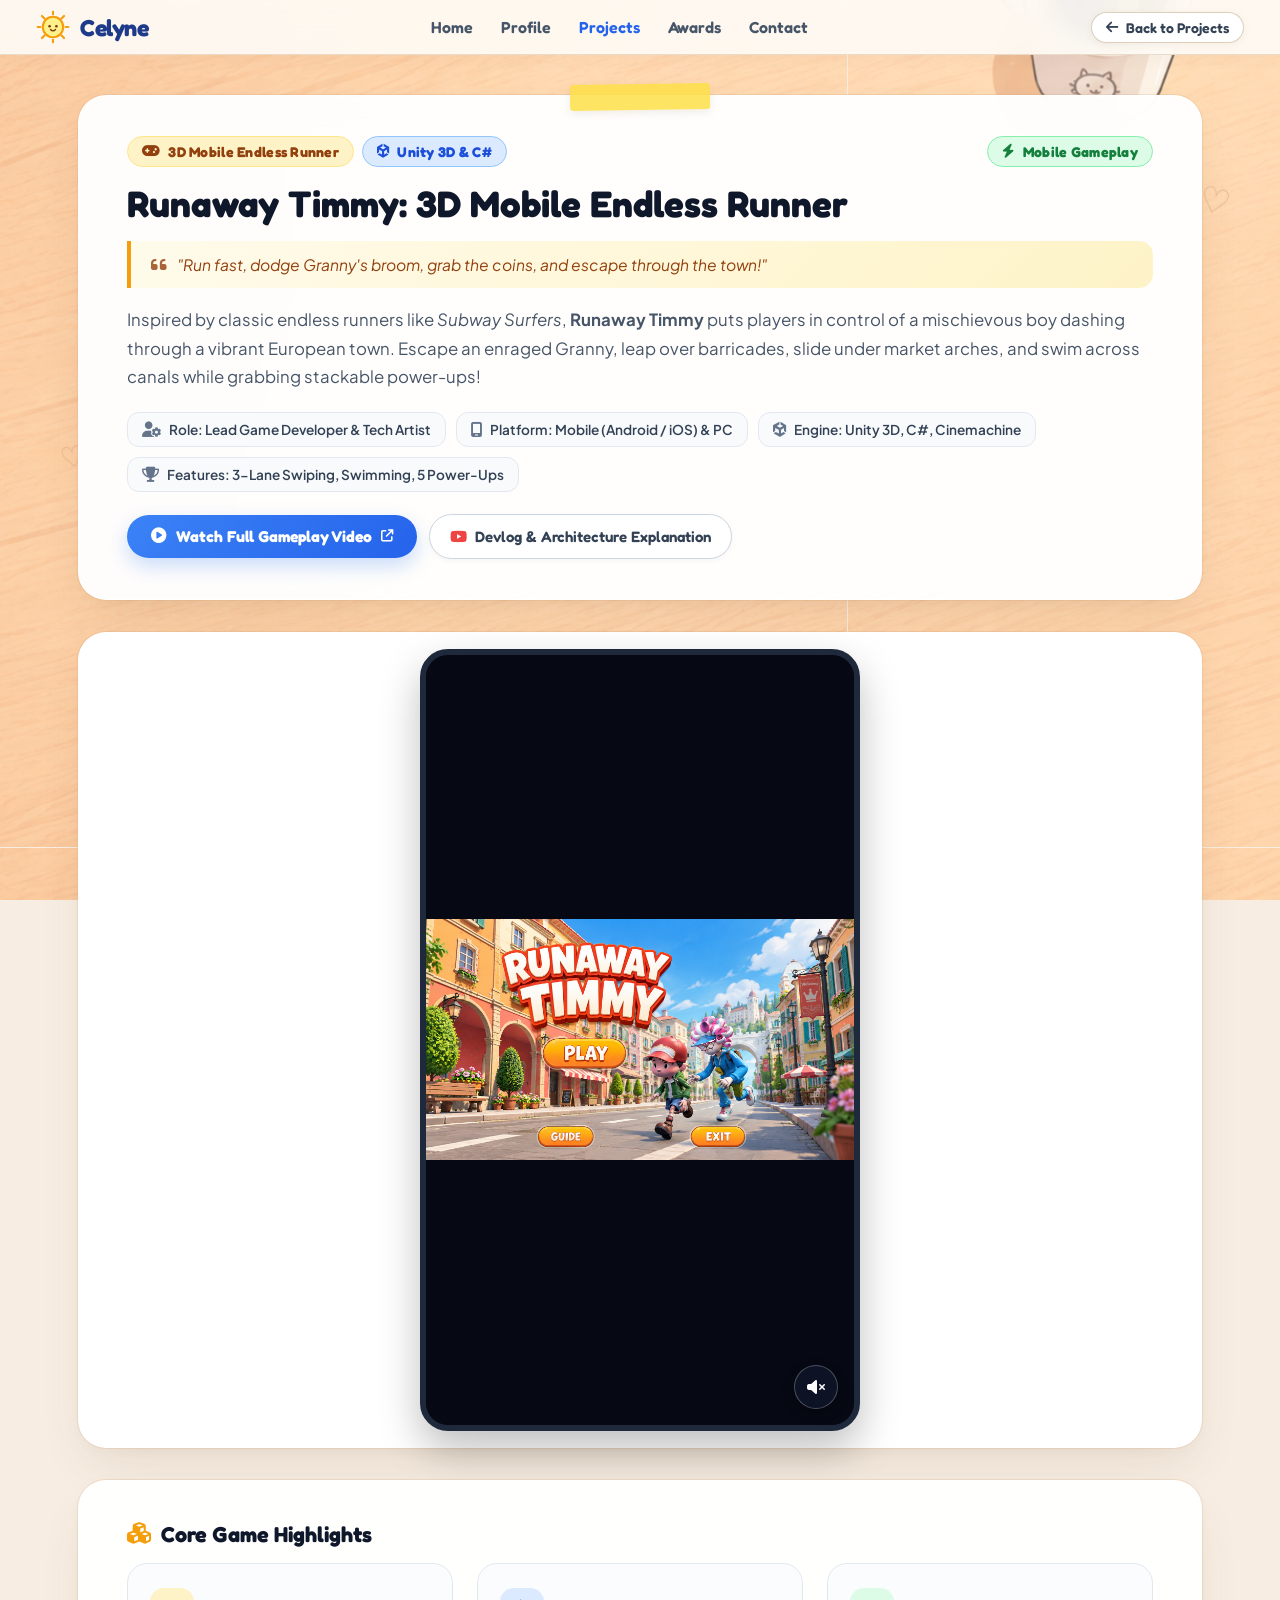
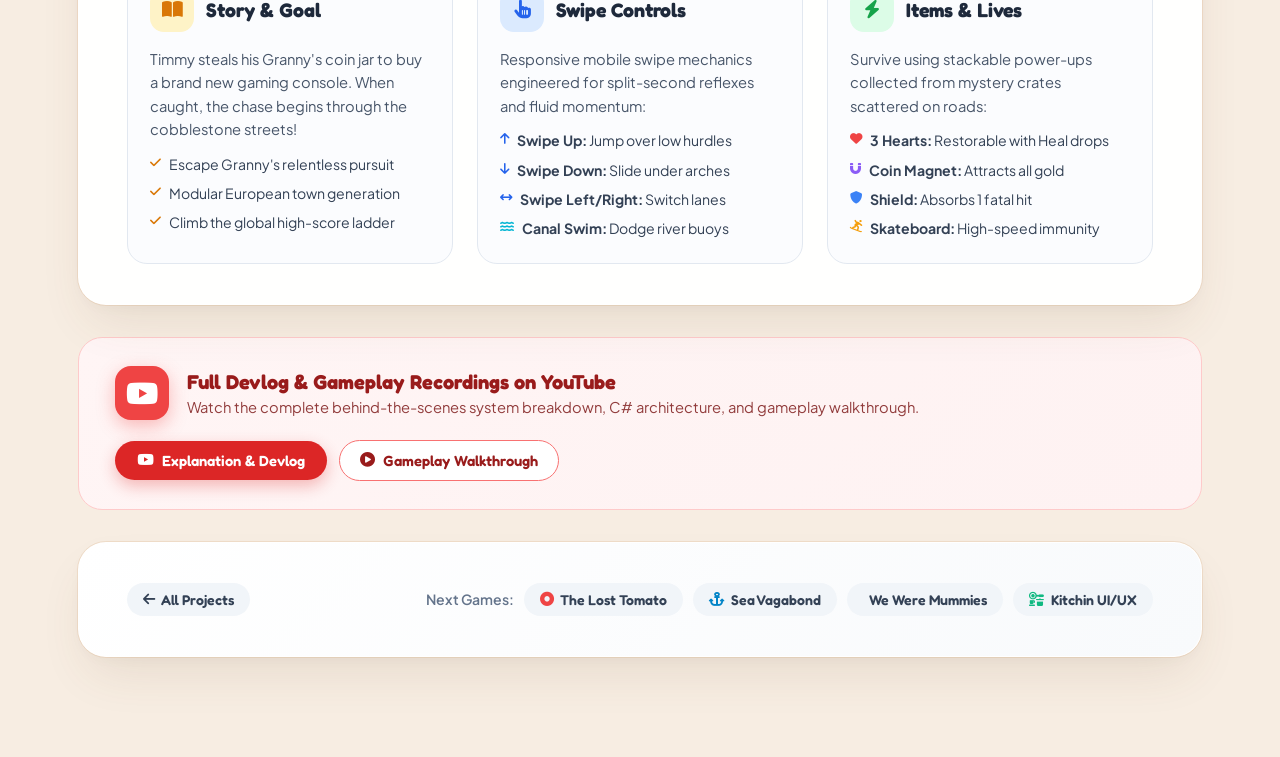
==== game-showcase.html @ 7ebf0dbb "Initial portfolio release with interactive Canva desk and showcases" ====
<!DOCTYPE html>
<html lang="en">
<head>
  <meta charset="UTF-8">
  <meta name="viewport" content="width=device-width, initial-scale=1.0">
  <title>Runaway Timmy: 3D Mobile Endless Runner — Celyne's Portfolio</title>
  <meta name="description" content="Case study of Runaway Timmy: a cartoon-style 3D mobile endless runner created in Unity 3D with C#, dynamic obstacles, and stackable power-ups.">
  
  <link rel="icon" href="data:image/svg+xml,<svg xmlns='http://www.w3.org/2000/svg' viewBox='0 0 100 100'><text y='.9em' font-size='90'>🏃</text></svg>">
  <link rel="stylesheet" href="https://cdnjs.cloudflare.com/ajax/libs/font-awesome/6.5.1/css/all.min.css">
  <link rel="stylesheet" href="showcase-style.css">
</head>
<body>

  <!-- Fixed Wooden Desk Background -->
  <div class="desk-surface"></div>

  <!-- Ambient Doodles on Desk -->
  <div class="desk-doodle doodle-h1" aria-hidden="true">♡</div>
  <div class="desk-doodle doodle-h2" aria-hidden="true">♡</div>
  <div class="desk-doodle doodle-s1" aria-hidden="true">✦</div>
  <div class="desk-doodle doodle-s2" aria-hidden="true">✦</div>

  <!-- Top Navigation Bar -->
  <header class="celyne-top-nav">
    <a href="profile-demo.html" class="nav-brand-sun" title="Celyne's Home">
      <svg class="sun-icon-svg" viewBox="0 0 40 40" fill="none" xmlns="http://www.w3.org/2000/svg">
        <circle cx="20" cy="20" r="12" fill="#fef08a" stroke="#f59e0b" stroke-width="2.5"/>
        <line x1="20" y1="2" x2="20" y2="5" stroke="#f59e0b" stroke-width="2.5" stroke-linecap="round"/>
        <line x1="20" y1="35" x2="20" y2="38" stroke="#f59e0b" stroke-width="2.5" stroke-linecap="round"/>
        <line x1="2" y1="20" x2="5" y2="20" stroke="#f59e0b" stroke-width="2.5" stroke-linecap="round"/>
        <line x1="35" y1="20" x2="38" y2="20" stroke="#f59e0b" stroke-width="2.5" stroke-linecap="round"/>
        <line x1="7" y1="7" x2="10" y2="10" stroke="#f59e0b" stroke-width="2.5" stroke-linecap="round"/>
        <line x1="30" y1="30" x2="33" y2="33" stroke="#f59e0b" stroke-width="2.5" stroke-linecap="round"/>
        <line x1="7" y1="33" x2="10" y2="30" stroke="#f59e0b" stroke-width="2.5" stroke-linecap="round"/>
        <line x1="30" y1="10" x2="33" y2="7" stroke="#f59e0b" stroke-width="2.5" stroke-linecap="round"/>
        <circle cx="16" cy="19" r="1.5" fill="#78350f"/>
        <circle cx="24" cy="19" r="1.5" fill="#78350f"/>
        <path d="M17 23 Q20 26 23 23" stroke="#78350f" stroke-width="1.5" stroke-linecap="round" fill="none"/>
      </svg>
      <span class="nav-brand-name">Celyne</span>
    </a>

    <nav class="nav-menu-links">
      <a href="index.html" class="nav-item-link" title="Desk View">Home</a>
      <a href="profile-demo.html" class="nav-item-link">Profile</a>
      <a href="projects-demo.html" class="nav-item-link nav-active">Projects</a>
      <a href="awards-demo.html" class="nav-item-link">Awards</a>
      <a href="profile-demo.html#contact" class="nav-item-link">Contact</a>
    </nav>

    <div class="nav-right-actions">
      <a href="projects-demo.html" class="nav-btn-pill">
        <i class="fas fa-arrow-left"></i>
        <span>Back to Projects</span>
      </a>
    </div>
  </header>

  <!-- Main Showcase Content -->
  <main class="showcase-stage-container">
    
    <!-- BOX 1: Header, Tagline & Meta Chips -->
    <section class="showcase-box has-washi has-washi-yellow">
      <div class="box-header-top">
        <div style="display: flex; gap: 8px; flex-wrap: wrap;">
          <span class="category-tag-pill pill-amber">
            <i class="fas fa-gamepad"></i> 3D Mobile Endless Runner
          </span>
          <span class="category-tag-pill pill-blue">
            <i class="fab fa-unity"></i> Unity 3D &amp; C#
          </span>
        </div>
        <span class="category-tag-pill pill-green">
          <i class="fas fa-bolt"></i> Mobile Gameplay
        </span>
      </div>

      <h1 class="showcase-title-main">
        Runaway Timmy: 3D Mobile Endless Runner
      </h1>

      <div class="showcase-quote-banner quote-amber">
        <i class="fas fa-quote-left" style="font-size: 1.1rem; opacity: 0.8;"></i>
        <span>"Run fast, dodge Granny's broom, grab the coins, and escape through the town!"</span>
      </div>

      <p class="showcase-lead-summary">
        Inspired by classic endless runners like <em>Subway Surfers</em>, <strong>Runaway Timmy</strong> puts players in control of a mischievous boy dashing through a vibrant European town. Escape an enraged Granny, leap over barricades, slide under market arches, and swim across canals while grabbing stackable power-ups!
      </p>

      <!-- Quick Meta Chips -->
      <div class="meta-chips-strip">
        <div class="meta-chip-item"><i class="fas fa-user-gear"></i> Role: Lead Game Developer &amp; Tech Artist</div>
        <div class="meta-chip-item"><i class="fas fa-mobile-screen"></i> Platform: Mobile (Android / iOS) &amp; PC</div>
        <div class="meta-chip-item"><i class="fab fa-unity"></i> Engine: Unity 3D, C#, Cinemachine</div>
        <div class="meta-chip-item"><i class="fas fa-trophy"></i> Features: 3-Lane Swiping, Swimming, 5 Power-Ups</div>
      </div>

      <!-- Action Buttons -->
      <div class="action-buttons-strip">
        <a href="https://youtu.be/maJktk8v5lA" target="_blank" rel="noopener noreferrer" class="btn-aesthetic-primary btn-aesthetic-blue">
          <i class="fas fa-play-circle"></i>
          <span>Watch Full Gameplay Video</span>
          <i class="fas fa-arrow-up-right-from-square" style="font-size: 0.78rem;"></i>
        </a>
        <a href="https://youtu.be/h-d8EciMMEw" target="_blank" rel="noopener noreferrer" class="btn-aesthetic-secondary">
          <i class="fab fa-youtube" style="color: #ef4444;"></i>
          <span>Devlog &amp; Architecture Explanation</span>
        </a>
      </div>
    </section>

    <!-- BOX 2: Centerpiece Mobile Video Player -->
    <section class="showcase-box box-video-player">
      <div class="video-frame-inner mobile-aspect">
        <video id="timmyVideoPlayer" loop muted playsinline autoplay preload="auto" poster="assets/elements_canva/projects/timmy_cover.png">
          <source src="assets/videos_showcase/game_videos/timmy_gameplay.mp4" type="video/mp4">
          Your browser does not support HTML5 video.
        </video>
        <button class="audio-toggle-floating" data-target-video="timmyVideoPlayer" title="Toggle Sound">
          <i class="fas fa-volume-xmark"></i>
        </button>
      </div>
    </section>

    <!-- BOX 3: The 3 Core Pillars (Clean, Punchy, Simple Boxes) -->
    <section class="showcase-box">
      <h2 class="box-subheading">
        <i class="fas fa-cubes" style="color: #f59e0b;"></i> Core Game Highlights
      </h2>

      <div class="pillars-grid-3">
        
        <!-- Pillar 1: Story & Objective -->
        <div class="pillar-card">
          <div class="pillar-header">
            <div class="pillar-icon-wrap" style="background: #fef3c7; color: #d97706;">
              <i class="fas fa-book-open"></i>
            </div>
            <h3 class="pillar-title">Story &amp; Goal</h3>
          </div>
          <p class="pillar-desc">
            Timmy steals his Granny's coin jar to buy a brand new gaming console. When caught, the chase begins through the cobblestone streets!
          </p>
          <ul class="pillar-list">
            <li><i class="fas fa-check" style="color: #d97706;"></i> <span>Escape Granny's relentless pursuit</span></li>
            <li><i class="fas fa-check" style="color: #d97706;"></i> <span>Modular European town generation</span></li>
            <li><i class="fas fa-check" style="color: #d97706;"></i> <span>Climb the global high-score ladder</span></li>
          </ul>
        </div>

        <!-- Pillar 2: Controls & Traversal -->
        <div class="pillar-card">
          <div class="pillar-header">
            <div class="pillar-icon-wrap" style="background: #dbeafe; color: #2563eb;">
              <i class="fas fa-hand-pointer"></i>
            </div>
            <h3 class="pillar-title">Swipe Controls</h3>
          </div>
          <p class="pillar-desc">
            Responsive mobile swipe mechanics engineered for split-second reflexes and fluid momentum:
          </p>
          <ul class="pillar-list">
            <li><i class="fas fa-arrow-up" style="color: #2563eb;"></i> <span><strong>Swipe Up:</strong> Jump over low hurdles</span></li>
            <li><i class="fas fa-arrow-down" style="color: #2563eb;"></i> <span><strong>Swipe Down:</strong> Slide under arches</span></li>
            <li><i class="fas fa-arrows-left-right" style="color: #2563eb;"></i> <span><strong>Swipe Left/Right:</strong> Switch lanes</span></li>
            <li><i class="fas fa-water" style="color: #06b6d4;"></i> <span><strong>Canal Swim:</strong> Dodge river buoys</span></li>
          </ul>
        </div>

        <!-- Pillar 3: Power-Ups & Health -->
        <div class="pillar-card">
          <div class="pillar-header">
            <div class="pillar-icon-wrap" style="background: #dcfce7; color: #16a34a;">
              <i class="fas fa-bolt"></i>
            </div>
            <h3 class="pillar-title">Items &amp; Lives</h3>
          </div>
          <p class="pillar-desc">
            Survive using stackable power-ups collected from mystery crates scattered on roads:
          </p>
          <ul class="pillar-list">
            <li><i class="fas fa-heart" style="color: #ef4444;"></i> <span><strong>3 Hearts:</strong> Restorable with Heal drops</span></li>
            <li><i class="fas fa-magnet" style="color: #8b5cf6;"></i> <span><strong>Coin Magnet:</strong> Attracts all gold</span></li>
            <li><i class="fas fa-shield" style="color: #3b82f6;"></i> <span><strong>Shield:</strong> Absorbs 1 fatal hit</span></li>
            <li><i class="fas fa-person-snowboarding" style="color: #f59e0b;"></i> <span><strong>Skateboard:</strong> High-speed immunity</span></li>
          </ul>
        </div>

      </div>
    </section>

    <!-- BOX 4: YouTube Devlog & Walkthrough Card -->
    <div class="youtube-banner-box">
      <div class="youtube-banner-info">
        <div class="youtube-brand-icon">
          <i class="fab fa-youtube"></i>
        </div>
        <div class="youtube-banner-text">
          <h3>Full Devlog &amp; Gameplay Recordings on YouTube</h3>
          <p>Watch the complete behind-the-scenes system breakdown, C# architecture, and gameplay walkthrough.</p>
        </div>
      </div>
      <div class="youtube-buttons-row">
        <a href="https://youtu.be/h-d8EciMMEw" target="_blank" rel="noopener noreferrer" class="btn-youtube-red">
          <i class="fab fa-youtube"></i> Explanation &amp; Devlog
        </a>
        <a href="https://youtu.be/maJktk8v5lA" target="_blank" rel="noopener noreferrer" class="btn-youtube-outline">
          <i class="fas fa-play-circle"></i> Gameplay Walkthrough
        </a>
      </div>
    </div>

    <!-- BOX 5: Project Navigation -->
    <section class="showcase-box box-next-navigation">
      <div>
        <a href="projects-demo.html" class="next-nav-pill">
          <i class="fas fa-arrow-left"></i> All Projects
        </a>
      </div>
      <div class="next-nav-links">
        <span style="font-size: 0.88rem; color: #64748b; font-weight: 600;">Next Games:</span>
        <a href="tomato-showcase.html" class="next-nav-pill">
          <i class="fas fa-circle-dot" style="color: #ef4444;"></i> The Lost Tomato
        </a>
        <a href="sea-vagabond-showcase.html" class="next-nav-pill">
          <i class="fas fa-anchor" style="color: #0284c7;"></i> Sea Vagabond
        </a>
        <a href="we-were-mummies-showcase.html" class="next-nav-pill">
          <i class="fas fa-pyramid" style="color: #d97706;"></i> We Were Mummies
        </a>
        <a href="kitchin-showcase.html" class="next-nav-pill">
          <i class="fas fa-kitchen-set" style="color: #10b981;"></i> Kitchin UI/UX
        </a>
      </div>
    </section>

  </main>

  <script src="showcase-helper.js"></script>
</body>
</html>
---- showcase-style.css ----
/* ==========================================================================
   CELYNE'S PORTFOLIO — PROJECT SHOWCASE CLEAN BOXED STYLESHEET
   Light, Spacious, Aesthetic Wooden Desk Design:
   - Fixed Wooden Desk Canvas Background
   - Top Navigation Bar with Sun Brand and Navigation Links
   - Breathable, modern white card boxes with soft warm shadows & rounded corners
   - High-fidelity centerpiece video players with audio toggle
   - Concise, simplified information (no text walls)
   - Interactive UI screen galleries with click-to-zoom lightbox
   ========================================================================== */

@import url('https://fonts.googleapis.com/css2?family=Fredoka:wght@400;500;600;700&family=Grandstander:wght@600;700;800;900&family=Plus+Jakarta+Sans:wght@400;500;600;700;800&family=Outfit:wght@500;600;700;800&family=JetBrains+Mono:wght@500;600;700&display=swap');

:root {
  --wood-bg: #fae4cf;
  --text-dark: #1e293b;
  --text-body: #475569;
  --text-muted: #64748b;
  --primary-green: #10b981;
  --primary-blue: #3b82f6;
  --primary-purple: #8b5cf6;
  --primary-rose: #f43f5e;
  --primary-amber: #f59e0b;
  --card-bg: #ffffff;
  --card-border: rgba(226, 204, 182, 0.5);
  --card-shadow: 0 16px 40px -10px rgba(110, 75, 45, 0.13), 0 4px 12px rgba(0, 0, 0, 0.03);
  --card-radius: 24px;
}

* {
  margin: 0;
  padding: 0;
  box-sizing: border-box;
  -webkit-tap-highlight-color: transparent;
}

body {
  font-family: 'Plus Jakarta Sans', sans-serif;
  background-color: #f7ede2;
  color: var(--text-dark);
  min-height: 100vh;
  position: relative;
  overflow-x: hidden;
}

/* Fixed Wooden Desk Canvas Background */
.desk-surface {
  position: fixed;
  inset: 0;
  background: url('assets/elements_canva/bg.png') center center / cover no-repeat;
  z-index: -2;
  pointer-events: none;
}

/* Desk Doodles */
.desk-doodle {
  position: fixed;
  pointer-events: none;
  font-family: 'Grandstander', cursive;
  color: #d4a373;
  opacity: 0.6;
  user-select: none;
  z-index: -1;
}

.doodle-h1 { top: 180px; right: 50px; font-size: 2.2rem; transform: rotate(15deg); }
.doodle-h2 { top: 440px; left: 60px; font-size: 1.8rem; transform: rotate(-10deg); }
.doodle-s1 { top: 220px; right: 100px; font-size: 1.5rem; color: #e5b98a; }
.doodle-s2 { top: 120px; left: 160px; font-size: 1.4rem; color: #e5b98a; }

/* -------------------------------------------------------------
   TOP NAVIGATION BAR (Matching Canva Mockup)
   ------------------------------------------------------------- */
.celyne-top-nav {
  position: sticky;
  top: 0;
  z-index: 1000;
  width: 100%;
  background: rgba(254, 250, 244, 0.94);
  backdrop-filter: blur(12px);
  border-bottom: 1.5px solid rgba(220, 200, 180, 0.6);
  padding: 10px 36px;
  display: flex;
  justify-content: space-between;
  align-items: center;
  box-shadow: 0 4px 15px rgba(100, 80, 50, 0.04);
}

.nav-brand-sun {
  display: inline-flex;
  align-items: center;
  gap: 10px;
  text-decoration: none;
}

.sun-icon-svg {
  width: 34px;
  height: 34px;
  transition: transform 0.3s ease;
}

.nav-brand-sun:hover .sun-icon-svg {
  transform: rotate(20deg) scale(1.08);
}

.nav-brand-name {
  font-family: 'Fredoka', cursive;
  font-size: 1.45rem;
  font-weight: 700;
  color: #1e3a8a;
  letter-spacing: -0.02em;
}

.nav-menu-links {
  display: flex;
  align-items: center;
  gap: 28px;
}

@media (max-width: 860px) {
  .nav-menu-links {
    display: none;
  }
}

.nav-item-link {
  font-family: 'Fredoka', sans-serif;
  font-size: 1rem;
  font-weight: 600;
  color: #475569;
  text-decoration: none;
  transition: color 0.2s ease;
}

.nav-item-link:hover,
.nav-item-link.nav-active {
  color: #2563eb;
}

.nav-right-actions {
  display: flex;
  align-items: center;
  gap: 12px;
}

.nav-btn-pill {
  display: inline-flex;
  align-items: center;
  gap: 8px;
  background: #ffffff;
  border: 1.5px solid rgba(200, 175, 145, 0.6);
  border-radius: 999px;
  padding: 6px 14px;
  font-family: 'Fredoka', sans-serif;
  font-size: 0.88rem;
  font-weight: 600;
  color: #334155;
  text-decoration: none;
  cursor: pointer;
  box-shadow: 0 2px 8px rgba(100, 80, 50, 0.06);
  transition: all 0.2s ease;
}

.nav-btn-pill:hover {
  background: #f8fafc;
  border-color: #3b82f6;
  color: #2563eb;
  transform: translateY(-1px);
}

/* -------------------------------------------------------------
   SHOWCASE MAIN STAGE & BOX SYSTEM (Spacious, Un-cramped & Aesthetic)
   ------------------------------------------------------------- */
.showcase-stage-container {
  max-width: 1180px;
  margin: 40px auto 100px auto;
  padding: 0 28px;
  display: flex;
  flex-direction: column;
  gap: 32px;
}

/* The Clean Aesthetic Box Card */
.showcase-box {
  background: rgba(255, 255, 255, 0.96);
  backdrop-filter: blur(16px);
  border-radius: 28px;
  border: 1.5px solid rgba(255, 255, 255, 0.95);
  outline: 1px solid rgba(212, 163, 115, 0.22);
  box-shadow: 0 24px 50px -12px rgba(110, 75, 45, 0.12), 0 4px 18px rgba(0, 0, 0, 0.03);
  padding: 40px 48px;
  position: relative;
  transition: transform 0.25s ease, box-shadow 0.25s ease;
}

@media (max-width: 768px) {
  .showcase-box {
    padding: 24px 22px;
    border-radius: 22px;
  }
}

/* Cute Washi Tape Accent on Top of Main Box */
.showcase-box.has-washi::before {
  content: '';
  position: absolute;
  top: -12px;
  left: 50%;
  transform: translateX(-50%) rotate(-1.2deg);
  width: 140px;
  height: 26px;
  background: rgba(147, 197, 253, 0.85);
  border-radius: 3px;
  box-shadow: 0 3px 8px rgba(110, 75, 45, 0.1);
  pointer-events: none;
  z-index: 2;
}

.showcase-box.has-washi-pink::before {
  background: rgba(253, 164, 175, 0.85);
  transform: translateX(-50%) rotate(1.2deg);
}

.showcase-box.has-washi-yellow::before {
  background: rgba(253, 224, 71, 0.85);
  transform: translateX(-50%) rotate(-0.8deg);
}

.showcase-box.has-washi-green::before {
  background: rgba(134, 239, 172, 0.85);
  transform: translateX(-50%) rotate(1.5deg);
}

/* 1. Header Box */
.box-header-top {
  display: flex;
  align-items: center;
  justify-content: space-between;
  flex-wrap: wrap;
  gap: 12px;
  margin-bottom: 14px;
}

.category-tag-pill {
  display: inline-flex;
  align-items: center;
  gap: 8px;
  padding: 6px 14px;
  border-radius: 999px;
  font-family: 'Fredoka', sans-serif;
  font-size: 0.88rem;
  font-weight: 700;
  letter-spacing: 0.02em;
}

.pill-green {
  background: #dcfce7;
  color: #15803d;
  border: 1.5px solid #86efac;
}

.pill-blue {
  background: #dbeafe;
  color: #1d4ed8;
  border: 1.5px solid #93c5fd;
}

.pill-purple {
  background: #f3e8ff;
  color: #6b21a8;
  border: 1.5px solid #d8b4fe;
}

.pill-rose {
  background: #ffe4e6;
  color: #be123c;
  border: 1.5px solid #fecdd3;
}

.pill-amber {
  background: #fef3c7;
  color: #92400e;
  border: 1.5px solid #fde68a;
}

.showcase-title-main {
  font-family: 'Fredoka', sans-serif;
  font-size: 2.3rem;
  font-weight: 700;
  color: #0f172a;
  line-height: 1.25;
  margin-bottom: 12px;
}

@media (max-width: 640px) {
  .showcase-title-main {
    font-size: 1.8rem;
  }
}

.showcase-quote-banner {
  background: linear-gradient(135deg, #f8fafc, #f1f5f9);
  border-left: 4.5px solid #3b82f6;
  border-radius: 0 14px 14px 0;
  padding: 14px 20px;
  margin: 14px 0 18px 0;
  font-style: italic;
  font-size: 0.98rem;
  color: #334155;
  display: flex;
  align-items: center;
  gap: 10px;
}

.quote-green {
  border-left-color: #10b981;
  background: linear-gradient(135deg, #f0fdf4, #e8fbf0);
  color: #166534;
}

.quote-rose {
  border-left-color: #f43f5e;
  background: linear-gradient(135deg, #fff1f2, #ffe4e6);
  color: #9f1239;
}

.quote-amber {
  border-left-color: #f59e0b;
  background: linear-gradient(135deg, #fffbeb, #fef3c7);
  color: #92400e;
}

.showcase-lead-summary {
  font-size: 1.05rem;
  color: #475569;
  line-height: 1.7;
  margin-bottom: 20px;
}

/* Quick Meta Chips Row */
.meta-chips-strip {
  display: flex;
  flex-wrap: wrap;
  gap: 10px;
  margin-top: 14px;
}

.meta-chip-item {
  background: #f8fafc;
  border: 1.5px solid #e2e8f0;
  border-radius: 12px;
  padding: 8px 14px;
  display: flex;
  align-items: center;
  gap: 8px;
  font-size: 0.85rem;
  color: #334155;
  font-weight: 600;
}

.meta-chip-item i {
  color: #64748b;
  font-size: 0.95rem;
}

/* Primary Action Buttons */
.action-buttons-strip {
  display: flex;
  flex-wrap: wrap;
  align-items: center;
  gap: 12px;
  margin-top: 22px;
}

.btn-aesthetic-primary {
  display: inline-flex;
  align-items: center;
  gap: 9px;
  padding: 12px 24px;
  background: linear-gradient(135deg, #10b981, #059669);
  color: #ffffff !important;
  font-family: 'Fredoka', sans-serif;
  font-weight: 700;
  font-size: 0.98rem;
  border-radius: 999px;
  text-decoration: none;
  border: none;
  cursor: pointer;
  box-shadow: 0 8px 20px rgba(16, 185, 129, 0.28);
  transition: all 0.2s ease;
}

.btn-aesthetic-primary:hover {
  transform: translateY(-2px);
  box-shadow: 0 12px 26px rgba(16, 185, 129, 0.38);
}

.btn-aesthetic-blue {
  background: linear-gradient(135deg, #3b82f6, #2563eb);
  box-shadow: 0 8px 20px rgba(59, 130, 246, 0.28);
}

.btn-aesthetic-blue:hover {
  box-shadow: 0 12px 26px rgba(59, 130, 246, 0.38);
}

.btn-aesthetic-secondary {
  display: inline-flex;
  align-items: center;
  gap: 8px;
  padding: 12px 20px;
  background: #ffffff;
  color: #334155 !important;
  font-family: 'Fredoka', sans-serif;
  font-weight: 600;
  font-size: 0.94rem;
  border-radius: 999px;
  border: 1.5px solid #cbd5e1;
  text-decoration: none;
  cursor: pointer;
  box-shadow: 0 2px 6px rgba(0, 0, 0, 0.04);
  transition: all 0.2s ease;
}

.btn-aesthetic-secondary:hover {
  background: #f8fafc;
  border-color: #94a3b8;
  transform: translateY(-1px);
}

/* 2. Centerpiece Video Box */
.box-video-player {
  padding: 16px;
  background: #ffffff;
}

.video-frame-inner {
  position: relative;
  width: 100%;
  aspect-ratio: 16 / 9;
  background: #0f172a;
  border-radius: 18px;
  overflow: hidden;
  box-shadow: 0 12px 30px rgba(15, 23, 42, 0.15);
}

.video-frame-inner.mobile-aspect {
  max-width: 440px;
  margin: 0 auto;
  aspect-ratio: 9 / 16;
  border-radius: 28px;
  border: 6px solid #1e293b;
  box-shadow: 0 18px 40px rgba(0, 0, 0, 0.25);
}

.video-frame-inner video {
  width: 100%;
  height: 100%;
  object-fit: cover;
  display: block;
}

.video-frame-inner.mobile-aspect video {
  object-fit: contain;
  background: #060913;
}

/* Floating Audio Toggle */
.audio-toggle-floating {
  position: absolute;
  bottom: 16px;
  right: 16px;
  width: 44px;
  height: 44px;
  border-radius: 50%;
  background: rgba(15, 23, 42, 0.82);
  backdrop-filter: blur(8px);
  border: 1.5px solid rgba(255, 255, 255, 0.25);
  color: #ffffff;
  display: flex;
  align-items: center;
  justify-content: center;
  cursor: pointer;
  font-size: 1rem;
  box-shadow: 0 4px 12px rgba(0, 0, 0, 0.3);
  transition: all 0.2s ease;
  z-index: 5;
}

.audio-toggle-floating:hover {
  transform: scale(1.1);
  background: #2563eb;
}

.audio-toggle-floating.active {
  background: #10b981;
}

/* 3. Multi-Column Pillars Grid (2-Column & 3-Column Support) */
.split-boxes-grid {
  display: grid;
  grid-template-columns: 1fr 1fr;
  gap: 28px;
}

@media (max-width: 860px) {
  .split-boxes-grid {
    grid-template-columns: 1fr;
  }
}

.pillars-grid-3 {
  display: grid;
  grid-template-columns: repeat(3, 1fr);
  gap: 24px;
}

@media (max-width: 980px) {
  .pillars-grid-3 {
    grid-template-columns: 1fr;
    gap: 20px;
  }
}

.pillar-card {
  background: #fbfcfe;
  border: 1.5px solid #e2e8f0;
  border-radius: 20px;
  padding: 24px 22px;
  display: flex;
  flex-direction: column;
  gap: 12px;
  transition: all 0.25s ease;
  position: relative;
  overflow: hidden;
}

.pillar-card:hover {
  background: #ffffff;
  border-color: #cbd5e1;
  transform: translateY(-3px);
  box-shadow: 0 10px 25px rgba(0, 0, 0, 0.05);
}

.pillar-header {
  display: flex;
  align-items: center;
  gap: 12px;
  margin-bottom: 4px;
}

.pillar-icon-wrap {
  width: 44px;
  height: 44px;
  border-radius: 14px;
  display: flex;
  align-items: center;
  justify-content: center;
  font-size: 1.15rem;
  flex-shrink: 0;
}

.pillar-title {
  font-family: 'Fredoka', sans-serif;
  font-size: 1.22rem;
  font-weight: 700;
  color: #1e293b;
}

.pillar-desc {
  font-size: 0.92rem;
  color: #475569;
  line-height: 1.6;
}

.pillar-list {
  list-style: none;
  padding: 0;
  margin: 0;
  display: flex;
  flex-direction: column;
  gap: 8px;
}

.pillar-list li {
  font-size: 0.88rem;
  color: #334155;
  display: flex;
  align-items: flex-start;
  gap: 8px;
  line-height: 1.5;
}

.pillar-list li i {
  margin-top: 3px;
  font-size: 0.78rem;
  flex-shrink: 0;
}

/* YouTube Devlog & Gameplay Banner Box */
.youtube-banner-box {
  background: linear-gradient(135deg, #fff5f5, #fef2f2);
  border: 1.5px solid #fecaca;
  border-radius: 24px;
  padding: 28px 36px;
  display: flex;
  align-items: center;
  justify-content: space-between;
  flex-wrap: wrap;
  gap: 20px;
}

.youtube-banner-info {
  display: flex;
  align-items: center;
  gap: 18px;
}

.youtube-brand-icon {
  width: 54px;
  height: 54px;
  border-radius: 16px;
  background: #ef4444;
  color: #ffffff;
  display: flex;
  align-items: center;
  justify-content: center;
  font-size: 1.8rem;
  box-shadow: 0 6px 18px rgba(239, 68, 68, 0.35);
  flex-shrink: 0;
}

.youtube-banner-text h3 {
  font-family: 'Fredoka', sans-serif;
  font-size: 1.25rem;
  font-weight: 700;
  color: #991b1b;
  margin-bottom: 4px;
}

.youtube-banner-text p {
  font-size: 0.92rem;
  color: #7f1d1d;
  opacity: 0.85;
  margin: 0;
}

.youtube-buttons-row {
  display: flex;
  align-items: center;
  gap: 12px;
  flex-wrap: wrap;
}

.btn-youtube-red {
  display: inline-flex;
  align-items: center;
  gap: 8px;
  padding: 11px 22px;
  background: #dc2626;
  color: #ffffff !important;
  font-family: 'Fredoka', sans-serif;
  font-size: 0.92rem;
  font-weight: 600;
  border-radius: 999px;
  text-decoration: none;
  box-shadow: 0 6px 16px rgba(220, 38, 38, 0.3);
  transition: all 0.2s ease;
}

.btn-youtube-red:hover {
  background: #b91c1c;
  transform: translateY(-2px);
  box-shadow: 0 10px 22px rgba(220, 38, 38, 0.4);
}

.btn-youtube-outline {
  display: inline-flex;
  align-items: center;
  gap: 8px;
  padding: 11px 20px;
  background: #ffffff;
  color: #991b1b !important;
  border: 1.5px solid #f87171;
  font-family: 'Fredoka', sans-serif;
  font-size: 0.92rem;
  font-weight: 600;
  border-radius: 999px;
  text-decoration: none;
  transition: all 0.2s ease;
}

.btn-youtube-outline:hover {
  background: #fef2f2;
  transform: translateY(-2px);
}

.box-subheading {
  font-family: 'Fredoka', sans-serif;
  font-size: 1.35rem;
  font-weight: 700;
  color: #0f172a;
  margin-bottom: 16px;
  display: flex;
  align-items: center;
  gap: 10px;
}

.feature-bullet-cards {
  display: flex;
  flex-direction: column;
  gap: 12px;
}

.feature-bullet-card {
  background: #f8fafc;
  border: 1.5px solid #e2e8f0;
  border-radius: 14px;
  padding: 14px 16px;
  display: flex;
  align-items: flex-start;
  gap: 14px;
  transition: all 0.2s ease;
}

.feature-bullet-card:hover {
  background: #ffffff;
  border-color: #cbd5e1;
  box-shadow: 0 6px 16px rgba(0, 0, 0, 0.04);
  transform: translateY(-2px);
}

.feature-bullet-icon {
  width: 36px;
  height: 36px;
  border-radius: 10px;
  background: #eff6ff;
  color: #2563eb;
  display: flex;
  align-items: center;
  justify-content: center;
  font-size: 1rem;
  flex-shrink: 0;
}

.icon-green { background: #dcfce7; color: #16a34a; }
.icon-purple { background: #f3e8ff; color: #7c3aed; }
.icon-rose { background: #ffe4e6; color: #e11d48; }
.icon-amber { background: #fef3c7; color: #d97706; }

.feature-bullet-body strong {
  display: block;
  font-size: 0.95rem;
  color: #1e293b;
  margin-bottom: 2px;
}

.feature-bullet-body p {
  font-size: 0.86rem;
  color: #64748b;
  line-height: 1.45;
  margin: 0;
}

/* 4. Interactive Gallery / 5 Screens System */
.screens-gallery-grid {
  display: grid;
  grid-template-columns: repeat(5, 1fr);
  gap: 14px;
  margin-top: 14px;
}

@media (max-width: 960px) {
  .screens-gallery-grid {
    grid-template-columns: repeat(3, 1fr);
  }
}

@media (max-width: 600px) {
  .screens-gallery-grid {
    grid-template-columns: repeat(2, 1fr);
  }
}

.screen-card-thumb {
  background: #ffffff;
  border: 1.5px solid #e2e8f0;
  border-radius: 16px;
  overflow: hidden;
  display: flex;
  flex-direction: column;
  cursor: pointer;
  transition: all 0.25s ease;
  box-shadow: 0 4px 10px rgba(0, 0, 0, 0.02);
}

.screen-card-thumb:hover {
  transform: translateY(-4px);
  border-color: #10b981;
  box-shadow: 0 12px 24px rgba(16, 185, 129, 0.18);
}

.screen-img-box {
  width: 100%;
  aspect-ratio: 1 / 1;
  background: #f1f5f9;
  display: flex;
  align-items: center;
  justify-content: center;
  padding: 6px;
  position: relative;
  overflow: hidden;
}

.screen-img-box img {
  width: 100%;
  height: 100%;
  object-fit: contain;
  transition: transform 0.3s ease;
}

.screen-card-thumb:hover .screen-img-box img {
  transform: scale(1.06);
}

.screen-hover-badge {
  position: absolute;
  inset: 0;
  background: rgba(0, 0, 0, 0.45);
  display: flex;
  align-items: center;
  justify-content: center;
  color: #fff;
  font-family: 'Fredoka', sans-serif;
  font-size: 0.8rem;
  font-weight: 600;
  gap: 6px;
  opacity: 0;
  transition: opacity 0.2s ease;
}

.screen-card-thumb:hover .screen-hover-badge {
  opacity: 1;
}

.screen-card-caption {
  padding: 10px 12px;
  text-align: center;
  background: #ffffff;
}

.screen-card-num {
  font-family: 'JetBrains Mono', monospace;
  font-size: 0.72rem;
  color: #10b981;
  font-weight: 700;
  display: block;
}

.screen-card-title {
  font-family: 'Fredoka', sans-serif;
  font-size: 0.88rem;
  font-weight: 700;
  color: #1e293b;
  margin-top: 2px;
  white-space: nowrap;
  overflow: hidden;
  text-overflow: ellipsis;
}

/* Poster Preview Card in Clean Box */
.poster-showcase-row {
  display: grid;
  grid-template-columns: 240px 1fr;
  gap: 24px;
  align-items: center;
}

@media (max-width: 720px) {
  .poster-showcase-row {
    grid-template-columns: 1fr;
  }
}

.poster-clean-thumb {
  border-radius: 16px;
  overflow: hidden;
  border: 2px solid #cbd5e1;
  box-shadow: 0 8px 24px rgba(0, 0, 0, 0.08);
  cursor: pointer;
  position: relative;
  transition: all 0.25s ease;
}

.poster-clean-thumb:hover {
  transform: scale(1.02);
  border-color: #3b82f6;
  box-shadow: 0 12px 30px rgba(59, 130, 246, 0.2);
}

.poster-clean-thumb img {
  width: 100%;
  height: auto;
  display: block;
}

/* 5. Navigation / Next Projects Box */
.box-next-navigation {
  display: flex;
  align-items: center;
  justify-content: space-between;
  flex-wrap: wrap;
  gap: 16px;
  background: linear-gradient(135deg, #ffffff, #f8fafc);
}

.next-nav-links {
  display: flex;
  align-items: center;
  gap: 10px;
  flex-wrap: wrap;
}

.next-nav-pill {
  display: inline-flex;
  align-items: center;
  gap: 6px;
  padding: 8px 16px;
  background: #f1f5f9;
  border-radius: 999px;
  font-family: 'Fredoka', sans-serif;
  font-size: 0.88rem;
  font-weight: 600;
  color: #334155;
  text-decoration: none;
  transition: all 0.2s ease;
}

.next-nav-pill:hover {
  background: #3b82f6;
  color: #ffffff;
  transform: translateY(-1px);
}

/* -------------------------------------------------------------
   LIGHTBOX MODAL (Image & Poster Zoom)
   ------------------------------------------------------------- */
.clean-lightbox-modal {
  position: fixed;
  inset: 0;
  background: rgba(15, 23, 42, 0.88);
  backdrop-filter: blur(10px);
  z-index: 9999;
  display: none;
  align-items: center;
  justify-content: center;
  padding: 24px;
}

.clean-lightbox-modal.active {
  display: flex;
}

.clean-lightbox-img {
  max-width: 90vw;
  max-height: 88vh;
  object-fit: contain;
  border-radius: 16px;
  box-shadow: 0 20px 50px rgba(0, 0, 0, 0.5);
  background: #ffffff;
}

.clean-lightbox-close {
  position: absolute;
  top: 24px;
  right: 28px;
  width: 44px;
  height: 44px;
  border-radius: 50%;
  background: #ffffff;
  border: none;
  color: #0f172a;
  font-size: 1.2rem;
  cursor: pointer;
  display: flex;
  align-items: center;
  justify-content: center;
  box-shadow: 0 4px 15px rgba(0, 0, 0, 0.3);
  transition: transform 0.2s ease;
}

.clean-lightbox-close:hover {
  transform: rotate(90deg) scale(1.1);
}

/* -------------------------------------------------------------
   ASIAN CUISINE THEMED EXTENSIONS
   ------------------------------------------------------------- */
.pill-canva {
  background: #e0f2fe;
  color: #0284c7;
  border: 1.5px solid #7dd3fc;
}

.pill-coral {
  background: #fff7ed;
  color: #c2410c;
  border: 1.5px solid #fdba74;
}

.quote-coral {
  border-left-color: #f97316;
  background: linear-gradient(135deg, #fffaf5, #fff1e6);
  color: #9a3412;
}

.btn-aesthetic-coral {
  display: inline-flex;
  align-items: center;
  gap: 9px;
  padding: 12px 24px;
  background: linear-gradient(135deg, #f97316, #ea580c);
  color: #ffffff !important;
  font-family: 'Fredoka', sans-serif;
  font-weight: 700;
  font-size: 0.98rem;
  border-radius: 999px;
  text-decoration: none;
  border: none;
  cursor: pointer;
  box-shadow: 0 8px 20px rgba(249, 115, 22, 0.28);
  transition: all 0.2s ease;
}

.btn-aesthetic-coral:hover {
  transform: translateY(-2px);
  box-shadow: 0 12px 26px rgba(249, 115, 22, 0.38);
}

.screens-grid-4cols {
  display: grid;
  grid-template-columns: repeat(4, 1fr);
  gap: 16px;
  margin-top: 14px;
}

@media (max-width: 992px) {
  .screens-grid-4cols {
    grid-template-columns: repeat(2, 1fr);
  }
}

@media (max-width: 540px) {
  .screens-grid-4cols {
    grid-template-columns: 1fr;
  }
}

.screen-img-tall {
  aspect-ratio: 9 / 16 !important;
}

.cover-showcase-card {
  width: 100%;
  border-radius: 18px;
  overflow: hidden;
  border: 1.5px solid #e2e8f0;
  background: #f8fafc;
  cursor: pointer;
  position: relative;
  transition: all 0.25s ease;
  box-shadow: 0 4px 14px rgba(0, 0, 0, 0.04);
}

.cover-showcase-card:hover {
  transform: translateY(-3px);
  border-color: #f97316;
  box-shadow: 0 12px 28px rgba(249, 115, 22, 0.16);
}

.cover-showcase-card img {
  width: 100%;
  height: auto;
  display: block;
  object-fit: cover;
  transition: transform 0.3s ease;
}

.cover-showcase-card:hover img {
  transform: scale(1.02);
}

.cover-card-overlay {
  position: absolute;
  bottom: 0;
  left: 0;
  right: 0;
  background: linear-gradient(to top, rgba(15, 23, 42, 0.85) 0%, rgba(15, 23, 42, 0.4) 60%, transparent 100%);
  padding: 20px 24px;
  display: flex;
  align-items: flex-end;
  justify-content: space-between;
  gap: 14px;
  color: #ffffff;
}

.cover-card-title {
  font-family: 'Fredoka', sans-serif;
  font-size: 1.25rem;
  font-weight: 700;
  margin-bottom: 4px;
}

.cover-card-sub {
  font-size: 0.88rem;
  opacity: 0.9;
}

.cover-zoom-pill {
  background: rgba(255, 255, 255, 0.25);
  backdrop-filter: blur(8px);
  border: 1px solid rgba(255, 255, 255, 0.4);
  color: #fff;
  padding: 6px 14px;
  border-radius: 999px;
  font-size: 0.82rem;
  font-weight: 600;
  display: inline-flex;
  align-items: center;
  gap: 6px;
}
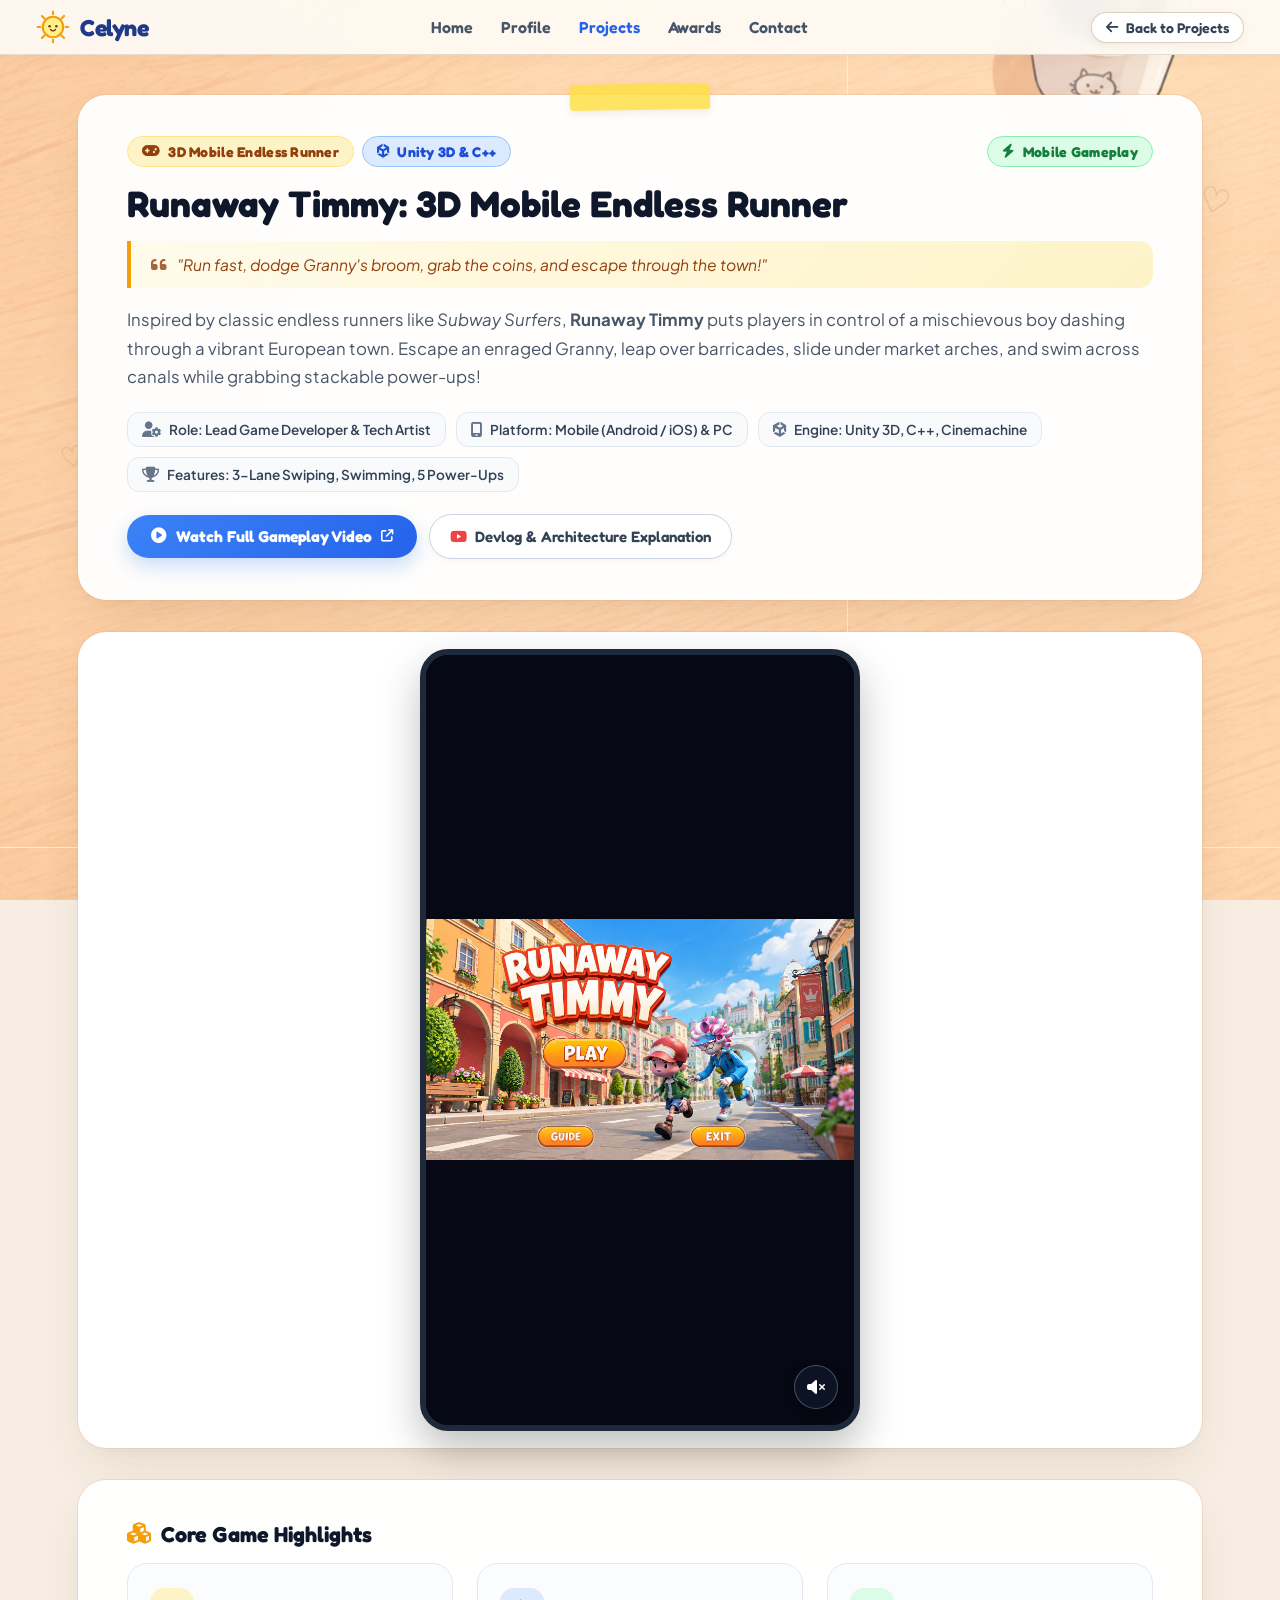
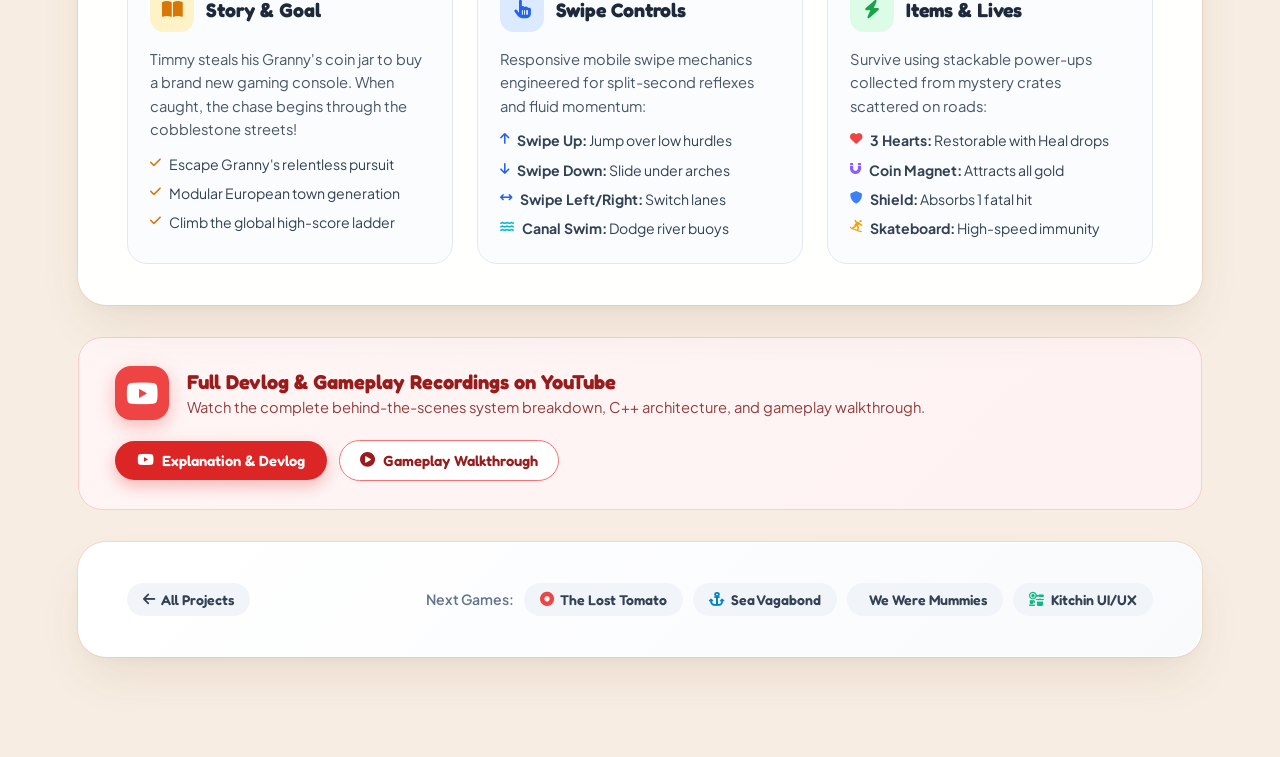
==== commit 8a9b5e0d: "Change all game projects tech stack from C# to C++" ====
--- a/game-showcase.html
+++ b/game-showcase.html
@@ -4,7 +4,7 @@
   <meta charset="UTF-8">
   <meta name="viewport" content="width=device-width, initial-scale=1.0">
   <title>Runaway Timmy: 3D Mobile Endless Runner — Celyne's Portfolio</title>
-  <meta name="description" content="Case study of Runaway Timmy: a cartoon-style 3D mobile endless runner created in Unity 3D with C#, dynamic obstacles, and stackable power-ups.">
+  <meta name="description" content="Case study of Runaway Timmy: a cartoon-style 3D mobile endless runner created in Unity 3D with C++, dynamic obstacles, and stackable power-ups.">
   
   <link rel="icon" href="data:image/svg+xml,<svg xmlns='http://www.w3.org/2000/svg' viewBox='0 0 100 100'><text y='.9em' font-size='90'>🏃</text></svg>">
   <link rel="stylesheet" href="https://cdnjs.cloudflare.com/ajax/libs/font-awesome/6.5.1/css/all.min.css">
@@ -68,7 +68,7 @@
             <i class="fas fa-gamepad"></i> 3D Mobile Endless Runner
           </span>
           <span class="category-tag-pill pill-blue">
-            <i class="fab fa-unity"></i> Unity 3D &amp; C#
+            <i class="fab fa-unity"></i> Unity 3D &amp; C++
           </span>
         </div>
         <span class="category-tag-pill pill-green">
@@ -93,7 +93,7 @@
       <div class="meta-chips-strip">
         <div class="meta-chip-item"><i class="fas fa-user-gear"></i> Role: Lead Game Developer &amp; Tech Artist</div>
         <div class="meta-chip-item"><i class="fas fa-mobile-screen"></i> Platform: Mobile (Android / iOS) &amp; PC</div>
-        <div class="meta-chip-item"><i class="fab fa-unity"></i> Engine: Unity 3D, C#, Cinemachine</div>
+        <div class="meta-chip-item"><i class="fab fa-unity"></i> Engine: Unity 3D, C++, Cinemachine</div>
         <div class="meta-chip-item"><i class="fas fa-trophy"></i> Features: 3-Lane Swiping, Swimming, 5 Power-Ups</div>
       </div>
 
@@ -199,7 +199,7 @@
         </div>
         <div class="youtube-banner-text">
           <h3>Full Devlog &amp; Gameplay Recordings on YouTube</h3>
-          <p>Watch the complete behind-the-scenes system breakdown, C# architecture, and gameplay walkthrough.</p>
+          <p>Watch the complete behind-the-scenes system breakdown, C++ architecture, and gameplay walkthrough.</p>
         </div>
       </div>
       <div class="youtube-buttons-row">
